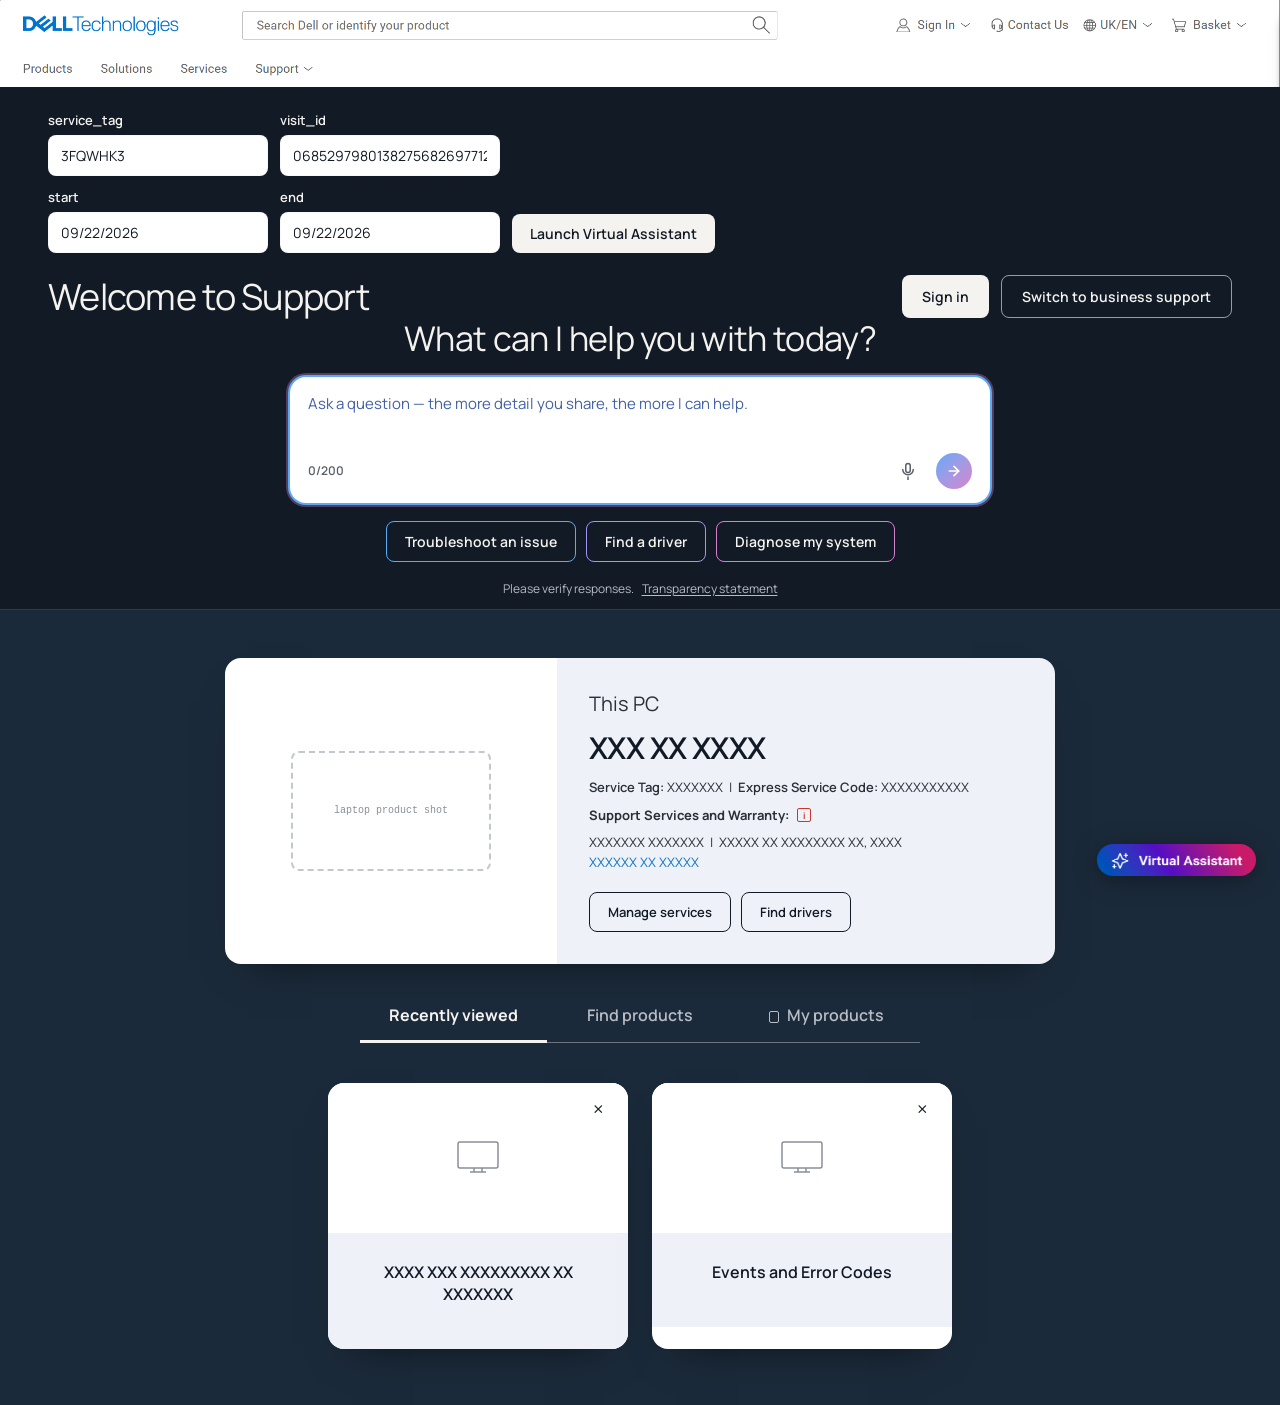
==== index.html @ 67b31215 "WIP: Front end connects to probing question api" ====
<!DOCTYPE html>
<html lang="en">
<head>
<meta charset="utf-8">
<meta name="viewport" content="width=device-width, initial-scale=1">
<title>Dell Support Assistant</title>
<link rel="preconnect" href="https://fonts.googleapis.com">
<link href="https://fonts.googleapis.com/css2?family=Manrope:wght@400;500;600;700&display=swap" rel="stylesheet">
<style>
*, *::before, *::after { box-sizing: border-box; margin: 0; padding: 0; }
body { font-family: Manrope, system-ui, sans-serif; background: #121a26; color: #f4f3ef; }
a { color: inherit; text-decoration: none; }

/* ── Site header ── */
.site-header {
  position: relative;
  background: #fff;
}
.site-header img {
  display: block;
  width: 100%;
  height: auto;
}
/* Invisible clickable overlay links on the header image */
.header-link {
  position: absolute;
  top: 64%;
  height: 30%;
  border-radius: 4px;
  transition: background .1s;
}
.header-link:hover {
  background: rgba(6,114,203,.08);
}

/* ── Header / Hero ── */
.hero {
  display: flex;
  flex-direction: column;
  min-height: 420px;
}
.assistant-launcher {
  display: flex;
  flex-direction: column;
  align-items: flex-start;
  gap: 12px;
  padding: 24px 48px 0;
}
.assistant-launcher-row {
  display: flex;
  flex-wrap: wrap;
  align-items: end;
  gap: 12px;
}
.assistant-launcher label {
  display: flex;
  flex-direction: column;
  gap: 6px;
  font: 600 13px Manrope, sans-serif;
}
.assistant-launcher input {
  width: 220px;
  padding: 10px 12px;
  border: 1px solid rgba(244,243,239,.55);
  border-radius: 8px;
  background: #fff;
  color: #121a26;
  font: 400 14px Manrope, sans-serif;
  outline: none;
}
.assistant-launcher input:focus { border-color: #5f9ee6; }
.assistant-launcher button {
  padding: 10px 18px;
  border: 0;
  border-radius: 8px;
  background: #f4f3ef;
  color: #121a26;
  font: 600 14px Manrope, sans-serif;
  cursor: pointer;
}
.assistant-launcher button:hover { opacity: .85; }
.top-bar {
  display: flex;
  justify-content: space-between;
  align-items: center;
  padding: 22px 48px 0;
}
.top-bar h1 {
  font: 400 36px/1.1 Manrope, sans-serif;
  letter-spacing: -0.02em;
}
.top-bar-actions {
  display: flex;
  gap: 12px;
}
.btn-sign-in {
  font: 600 14px Manrope, sans-serif;
  background: #f4f3ef;
  color: #121a26;
  border: 0;
  border-radius: 8px;
  padding: 11px 20px;
  cursor: pointer;
  transition: opacity .15s;
}
.btn-sign-in:hover { opacity: .85; }
.btn-outline {
  font: 600 14px Manrope, sans-serif;
  background: transparent;
  color: #f4f3ef;
  border: 1.5px solid rgba(244,243,239,.6);
  border-radius: 8px;
  padding: 11px 20px;
  cursor: pointer;
  transition: border-color .15s;
}
.btn-outline:hover { border-color: #f4f3ef; }

/* ── Prompt area ── */
.prompt-area {
  flex: 1;
  display: flex;
  flex-direction: column;
  align-items: center;
  justify-content: center;
  gap: 18px;
  padding-bottom: 12px;
}
.prompt-heading {
  font: 400 34px/1.2 Manrope, sans-serif;
  letter-spacing: -0.02em;
}

/* ── Search box ── */
.search-box {
  width: 700px;
  max-width: calc(100% - 48px);
  background: #fff;
  border-radius: 16px;
  padding: 16px 18px 14px;
  display: flex;
  flex-direction: column;
  gap: 12px;
  box-shadow: 0 0 0 2px oklch(0.72 0.14 250), 0 0 0 4px oklch(0.72 0.14 330 / .35);
  position: relative;
}
.search-box textarea {
  width: 100%;
  border: none;
  outline: none;
  resize: none;
  font: 400 15px/1.5 Manrope, sans-serif;
  color: #333;
  min-height: 48px;
  background: transparent;
}
.search-box textarea::placeholder {
  color: oklch(0.5 0.12 265);
}
.search-hint {
  display: flex;
  align-items: center;
  gap: 10px;
  color: oklch(0.5 0.12 265);
  font: 400 15px Manrope, sans-serif;
  pointer-events: none;
}
.search-hint-diamond {
  width: 10px;
  height: 10px;
  transform: rotate(45deg);
  background: oklch(0.65 0.14 265);
  display: inline-block;
  flex: none;
}
.search-footer {
  display: flex;
  justify-content: space-between;
  align-items: center;
}
.char-count {
  font: 600 12px Manrope, sans-serif;
  color: #5a5f6a;
}
.search-actions {
  display: flex;
  align-items: center;
  gap: 14px;
}
.mic-btn {
  width: 28px;
  height: 28px;
  display: inline-flex;
  align-items: center;
  justify-content: center;
  background: none;
  border: none;
  cursor: pointer;
  color: #5a5f6a;
}
.mic-btn svg { width: 18px; height: 18px; }
.submit-btn {
  width: 36px;
  height: 36px;
  border-radius: 50%;
  background: linear-gradient(135deg, oklch(0.72 0.14 250), oklch(0.72 0.14 330));
  display: inline-flex;
  align-items: center;
  justify-content: center;
  color: #fff;
  font: 600 16px Manrope, sans-serif;
  border: none;
  cursor: pointer;
  transition: transform .15s;
}
.submit-btn:hover { transform: scale(1.08); }
.submit-btn svg { width: 16px; height: 16px; }

/* ── Quick action pills ── */
.quick-actions {
  display: flex;
  gap: 10px;
  flex-wrap: wrap;
  justify-content: center;
}
.pill {
  font: 600 14px Manrope, sans-serif;
  color: #f4f3ef;
  background: transparent;
  border-radius: 8px;
  padding: 10px 18px;
  cursor: pointer;
  transition: background .15s;
}
.pill:hover { background: rgba(255,255,255,.08); }
.pill-troubleshoot { border: 1.5px solid oklch(0.72 0.14 250); }
.pill-driver      { border: 1.5px solid oklch(0.72 0.14 290); }
.pill-diagnose    { border: 1.5px solid oklch(0.72 0.14 330); }

.disclaimer {
  font: 400 12px Manrope, sans-serif;
  color: #b8bcc4;
  display: flex;
  gap: 8px;
}
.disclaimer a { color: #b8bcc4; text-decoration: underline; text-underline-offset: 2px; }
.disclaimer a:hover { color: #f4f3ef; }

/* ── Lower section ── */
.lower-section {
  background: #1b2a3a;
  border-top: 1px solid rgba(255,255,255,.08);
  padding: 48px 48px 56px;
  display: flex;
  flex-direction: column;
  align-items: center;
  gap: 40px;
}

/* ── Product card ── */
.product-card {
  width: 830px;
  max-width: 100%;
  display: grid;
  grid-template-columns: 1fr 1.5fr;
  border-radius: 16px;
  overflow: hidden;
  color: #121a26;
  box-shadow: 0 20px 40px -24px rgba(0,0,0,.6);
}
.product-card-image {
  background: #fff;
  display: flex;
  align-items: center;
  justify-content: center;
  padding: 32px;
}
.product-card-image img {
  max-width: 200px;
  max-height: 140px;
  object-fit: contain;
}
/* Dashed box shown when there's no image (data not loaded, or no image in the data) */
.img-placeholder {
  width: 200px;
  height: 120px;
  border: 2px dashed #c3c7ce;
  border-radius: 8px;
  display: flex;
  align-items: center;
  justify-content: center;
  font: 500 10px ui-monospace, Menlo, monospace;
  color: #8a8e98;
}
.product-card-info {
  background: #eef2f8;
  padding: 32px;
  display: flex;
  flex-direction: column;
  gap: 10px;
}
.product-card-info .label { font: 400 20px Manrope, sans-serif; color: #2b2f38; }
.product-card-info .model { font: 600 30px Manrope, sans-serif; letter-spacing: -0.02em; }
.product-card-info .meta  { font: 400 13px Manrope, sans-serif; color: #2b2f38; }
.product-card-info .meta b { font-weight: 600; }
.warranty-row {
  font: 400 13px/1.5 Manrope, sans-serif;
  color: #2b2f38;
  display: flex;
  gap: 8px;
  align-items: flex-start;
  flex-wrap: wrap;
}
.warranty-icon {
  width: 14px;
  height: 14px;
  border: 1.5px solid #c8382d;
  border-radius: 2px;
  color: #c8382d;
  font: 700 9px/14px Manrope, sans-serif;
  text-align: center;
  flex: none;
  margin-top: 2px;
  display: inline-block;
}
.warranty-row a { color: oklch(0.55 0.15 250); }
.product-card-actions {
  display: flex;
  gap: 10px;
  margin-top: 10px;
}
.btn-card {
  font: 600 13px Manrope, sans-serif;
  background: transparent;
  color: #121a26;
  border: 1.5px solid #121a26;
  border-radius: 8px;
  padding: 10px 18px;
  cursor: pointer;
  transition: background .15s, color .15s;
}
.btn-card:hover { background: #121a26; color: #fff; }

/* ── Tabs ── */
.tabs {
  display: flex;
  border-bottom: 1.5px solid rgba(255,255,255,.35);
  width: 560px;
  max-width: 100%;
}
.tab {
  flex: 1;
  text-align: center;
  font: 600 16px Manrope, sans-serif;
  color: #b8bcc4;
  padding: 0 0 14px;
  cursor: pointer;
  background: none;
  border: none;
  border-bottom: 3px solid transparent;
  margin-bottom: -1.5px;
  transition: color .15s;
}
.tab:hover { color: #f4f3ef; }
.tab.active {
  font-weight: 700;
  color: #f4f3ef;
  border-bottom-color: #f4f3ef;
}
.tab-icon {
  width: 10px;
  height: 12px;
  border: 1.5px solid #b8bcc4;
  border-radius: 2px;
  display: inline-block;
  margin-right: 8px;
  vertical-align: middle;
}

/* ── Recently viewed cards ── */
.recent-cards {
  display: flex;
  gap: 24px;
  flex-wrap: wrap;
  justify-content: center;
}
.recent-card {
  width: 300px;
  background: #fff;
  border-radius: 16px;
  overflow: hidden;
  color: #121a26;
  box-shadow: 0 20px 40px -24px rgba(0,0,0,.6);
  transition: transform .15s;
}
.recent-card:hover { transform: translateY(-4px); }
.recent-card-image {
  height: 150px;
  position: relative;
  display: flex;
  align-items: center;
  justify-content: center;
  background: #fff;
}
.recent-card-image img {
  max-width: 96px;
  max-height: 80px;
  object-fit: contain;
}
.recent-card-close {
  position: absolute;
  top: 12px;
  right: 16px;
  font: 300 22px/1 Manrope, sans-serif;
  color: #121a26;
  cursor: pointer;
  background: none;
  border: none;
  width: 28px;
  height: 28px;
  display: flex;
  align-items: center;
  justify-content: center;
  border-radius: 50%;
  transition: background .15s;
}
.recent-card-close:hover { background: rgba(0,0,0,.06); }
.recent-card-label {
  background: #eef2f8;
  padding: 28px 24px 44px;
  text-align: center;
  font: 600 16px Manrope, sans-serif;
}
.recent-card-image .placeholder-icon {
  width: 64px;
  height: 48px;
  display: flex;
  align-items: center;
  justify-content: center;
  color: #8a8e98;
}
.placeholder-icon svg { width: 48px; height: 48px; }
</style>
<link rel="stylesheet" href="shared/va.css">
</head>
<body>

<!-- ════════════════ SITE HEADER ════════════════ -->
<header class="site-header">
  <img src="webpage_layout/uploads/header-1792004093968-9bg6.png" alt="Dell Technologies site header">
  <a class="header-link" href="https://www.dell.com/en-uk/shop" target="_blank" rel="noopener" style="left:1.5%;  width:4.6%" aria-label="Products"></a>
  <a class="header-link" href="https://www.dell.com/en-uk/dt/solutions/index.htm" target="_blank" rel="noopener" style="left:7.4%;  width:4.9%" aria-label="Solutions"></a>
  <a class="header-link" href="https://www.dell.com/en-uk/dt/services/index.htm" target="_blank" rel="noopener" style="left:13.7%; width:4.5%" aria-label="Services"></a>
</header>

<!-- ════════════════ HERO ════════════════ -->
<div class="hero">
  <form class="assistant-launcher" id="assistantLauncher">
    <div class="assistant-launcher-row">
      <label for="serviceTag">service_tag
        <input id="serviceTag" name="service_tag" type="text" value="3FQWHK3" autocomplete="off">
      </label>
      <label for="visitId">visit_id
        <input id="visitId" name="visit_id" type="text" value="06852979801382756826977124200447118012" autocomplete="off">
      </label>
    </div>
    <div class="assistant-launcher-row">
      <label for="startDate">start
        <input id="startDate" name="start" type="text" value="09/22/2026" autocomplete="off">
      </label>
      <label for="endDate">end
        <input id="endDate" name="end" type="text" value="09/22/2026" autocomplete="off">
      </label>
      <button type="submit">Launch Virtual Assistant</button>
    </div>
  </form>

  <div class="top-bar">
    <h1>Welcome to Support</h1>
    <div class="top-bar-actions">
      <button class="btn-sign-in" data-alert="Sign in">Sign in</button>
      <button class="btn-outline" data-alert="Switch to business support">Switch to business support</button>
    </div>
  </div>

  <div class="prompt-area">
    <div class="prompt-heading">What can I help you with today?</div>

    <div class="search-box">
      <textarea id="query" maxlength="200" rows="2" placeholder="Ask a question &#8212; the more detail you share, the more I can help."></textarea>
      <div class="search-footer">
        <span class="char-count" id="charCount">0/200</span>
        <div class="search-actions">
          <button class="mic-btn" aria-label="Voice input">
            <svg viewBox="0 0 24 24" fill="none" stroke="currentColor" stroke-width="2" stroke-linecap="round" stroke-linejoin="round">
              <rect x="9" y="2" width="6" height="12" rx="3"/>
              <path d="M5 10a7 7 0 0 0 14 0"/>
              <line x1="12" y1="20" x2="12" y2="24"/>
            </svg>
          </button>
          <button class="submit-btn" aria-label="Submit">
            <svg viewBox="0 0 24 24" fill="none" stroke="currentColor" stroke-width="2.5" stroke-linecap="round" stroke-linejoin="round">
              <line x1="5" y1="12" x2="19" y2="12"/>
              <polyline points="12 5 19 12 12 19"/>
            </svg>
          </button>
        </div>
      </div>
    </div>

    <div class="quick-actions">
      <button class="pill pill-troubleshoot">Troubleshoot an issue</button>
      <button class="pill pill-driver">Find a driver</button>
      <a class="pill pill-diagnose" href="webpage_layout/index.html#diag">Diagnose my system</a>
    </div>

    <div class="disclaimer">
      Please verify responses.
      <a href="#">Transparency statement</a>
    </div>
  </div>
</div>

<!-- ════════════════ LOWER SECTION ════════════════ -->
<div class="lower-section">

  <!-- Product card: data-field values come from data/product.json (XXX placeholders until loaded) -->
  <div class="product-card">
    <div class="product-card-image">
      <img data-field="thisPc.image" alt="This PC" hidden>
      <div class="img-placeholder">laptop product shot</div>
    </div>
    <div class="product-card-info">
      <div class="label" data-field="thisPc.label">This PC</div>
      <div class="model" data-field="thisPc.model">XXX XX XXXX</div>
      <div class="meta"><b>Service Tag:</b> <span data-field="thisPc.serviceTag">XXXXXXX</span> &nbsp;|&nbsp; <b>Express Service Code:</b> <span data-field="thisPc.expressServiceCode">XXXXXXXXXXX</span></div>
      <div class="warranty-row">
        <b>Support Services and Warranty:</b>
        <span class="warranty-icon">i</span>
        <span><span data-field="thisPc.warranty.plan">XXXXXXX XXXXXXX</span> &nbsp;|&nbsp; <span data-field="thisPc.warranty.status">XXXXX XX XXXXXXXX XX, XXXX</span><br><a href="#" data-field="thisPc.warranty.actionLabel" data-href-field="thisPc.warranty.actionUrl">XXXXXX XX XXXXX</a></span>
      </div>
      <div class="product-card-actions">
        <button class="btn-card" data-alert="Manage services">Manage services</button>
        <button class="btn-card" data-alert="Find drivers">Find drivers</button>
      </div>
    </div>
  </div>

  <!-- Tabs -->
  <div class="tabs">
    <button class="tab active" data-tab="recent">Recently viewed</button>
    <button class="tab" data-tab="find">Find products</button>
    <button class="tab" data-tab="my">
      <span class="tab-icon"></span>My products
    </button>
  </div>

  <!-- Recently viewed products: cards are built from data/product.json -->
  <div class="recent-cards" id="recentCards"></div>
</div>

<script>
// Character counter
const assistantLauncher = document.getElementById('assistantLauncher');
const textarea = document.getElementById('query');
const counter = document.getElementById('charCount');
assistantLauncher.addEventListener('submit', event => {
  event.preventDefault();
  window.dispatchEvent(new CustomEvent('dell-va-launch', {
    detail: {
      serviceTag: document.getElementById('serviceTag').value.trim(),
      start: document.getElementById('startDate').value.trim(),
      end: document.getElementById('endDate').value.trim(),
      visitId: document.getElementById('visitId').value.trim()
    }
  }));
});
textarea.addEventListener('input', () => {
  counter.textContent = textarea.value.length + '/200';
});

// Tab switching
document.querySelectorAll('.tab').forEach(tab => {
  tab.addEventListener('click', () => {
    document.querySelectorAll('.tab').forEach(t => t.classList.remove('active'));
    tab.classList.add('active');
  });
});

// Placeholder actions (the design's alert('<label>') buttons)
document.querySelectorAll('[data-alert]').forEach(btn => {
  btn.addEventListener('click', () => alert(btn.dataset.alert));
});

// ── Product data (data/product.json) ──
// The XXX placeholders in the HTML are the defaults. Any value that is missing or
// empty in the JSON keeps its placeholder, and so does everything if the file doesn't
// exist or can't be loaded (fetch() is blocked over file://; use serve.cmd).
const recentCards = document.getElementById('recentCards');
const placeholderName = 'XXXX XXX XXXXXXXXX XX XXXXXXX';
const placeholderRecent = [
  { name: placeholderName, image: null },
  { name: 'Events and Error Codes', image: null },
];
const laptopIconSvg = '<div class="placeholder-icon"><svg viewBox="0 0 48 48" fill="none" stroke="#8a8e98" stroke-width="1.5"><rect x="4" y="8" width="40" height="26" rx="2"/><path d="M16 38h16"/><path d="M20 34v4"/><path d="M28 34v4"/></svg></div>';

const getPath = (obj, path) => path.split('.').reduce((o, k) => (o == null ? o : o[k]), obj);

function applyProductData(data) {
  document.querySelectorAll('[data-field]').forEach(el => {
    const value = getPath(data, el.dataset.field);
    if (value == null || value === '') return;
    if (el.tagName === 'IMG') {
      el.src = value;
      el.hidden = false;
      const placeholder = el.parentElement.querySelector('.img-placeholder');
      if (placeholder) placeholder.remove();
    } else {
      el.textContent = value;
    }
    if (el.dataset.hrefField) el.href = getPath(data, el.dataset.hrefField) ?? '#';
  });
}

function renderRecentCards(items) {
  recentCards.innerHTML = '';
  items.forEach(item => {
    const card = document.createElement('div');
    card.className = 'recent-card';
    card.innerHTML =
      '<div class="recent-card-image">' +
        '<button class="recent-card-close" aria-label="Remove">&times;</button>' +
        (item.image ? '<img alt="">' : laptopIconSvg) +
      '</div>' +
      '<div class="recent-card-label"></div>';
    card.querySelector('.recent-card-label').textContent = item.name || placeholderName;
    const img = card.querySelector('img');
    if (img) {
      img.src = item.image;
      img.alt = item.name;
      img.onerror = () => img.replaceWith(document.createRange().createContextualFragment(laptopIconSvg));
    }
    recentCards.appendChild(card);
  });
}

// Close recent cards
recentCards.addEventListener('click', e => {
  const btn = e.target.closest('.recent-card-close');
  if (!btn) return;
  e.stopPropagation();
  const card = btn.closest('.recent-card');
  card.style.transition = 'opacity .2s, transform .2s';
  card.style.opacity = '0';
  card.style.transform = 'scale(0.95)';
  setTimeout(() => card.remove(), 200);
});

renderRecentCards(placeholderRecent);
fetch('data/product.json')
  .then(r => {
    if (!r.ok) throw new Error('HTTP ' + r.status);
    return r.json();
  })
  .then(data => {
    applyProductData(data);
    const recent = data.recentlyViewed;
    if (Array.isArray(recent) && recent.length) renderRecentCards(recent.map(item => item || {}));
  })
  .catch(err => console.warn('Could not load data/product.json (open the page via serve.cmd):', err));

// Quick action pill click → fill textarea (link pills navigate instead)
document.querySelectorAll('button.pill').forEach(pill => {
  pill.addEventListener('click', () => {
    textarea.value = pill.textContent;
    textarea.dispatchEvent(new Event('input'));
    textarea.focus();
  });
});
</script>

<!-- Virtual Assistant button + chat drawer (shared with the product page) -->
<script src="shared/va.js"></script>
</body>
</html>
---- shared/va.css ----
/* Virtual Assistant: floating button + right-hand chat drawer. Shared by both pages; see va.js. */

/* ── Floating Virtual Assistant button ── */
.va-fab {
  position: fixed;
  bottom: 24px;
  right: 24px;
  z-index: 9999;
  cursor: pointer;
  border: none;
  background: none;
  padding: 0;
  filter: drop-shadow(0 4px 12px rgba(0,0,0,.35));
  transition: transform .15s ease, filter .15s ease;
}
.va-fab:hover {
  transform: scale(1.05);
  filter: drop-shadow(0 6px 18px rgba(0,0,0,.45));
}
.va-fab:active { transform: scale(0.97); }
.va-fab img {
  width: auto; /* the product page sets img { width: 100% } globally */
  height: 32px;
  border-radius: 16px;
  display: block;
}

/* ── Virtual Assistant Chat Panel ── */
/* Full-height drawer on the right; the chat card sits inside it */
.va-panel {
  display: none;
  position: fixed;
  top: 0;
  right: 0;
  bottom: 0;
  z-index: 10000;
  width: 440px;
  max-width: 100%;
  padding: 16px 0;
  background: #e9e9ee;
  box-shadow: -12px 0 40px rgba(0,0,0,.45);
  font-family: 'Public Sans', Helvetica, Arial, sans-serif;
  animation: va-slide-in .25s ease;
}
.va-panel.open { display: block; }
@keyframes va-slide-in {
  from { transform: translateX(40px); opacity: 0; }
  to   { transform: translateX(0);    opacity: 1; }
}
.va-card {
  height: 100%;
  display: flex;
  flex-direction: column;
  background: #f4f5fb;
  border-radius: 18px;
  overflow: hidden;
  box-shadow: 0 8px 32px rgba(30,30,70,.18);
}

/* Panel header */
.va-header {
  display: flex;
  align-items: center;
  gap: 10px;
  padding: 14px 16px;
  background: linear-gradient(90deg, oklch(45% .19 275) 0%, oklch(52% .21 320) 60%, oklch(55% .22 355) 100%);
  color: #fff;
}
.va-header button {
  background: none;
  border: 0;
  padding: 6px;
  cursor: pointer;
  color: #fff;
  display: flex;
}
.va-header-title {
  flex: 1;
  display: flex;
  align-items: center;
  justify-content: center;
  gap: 8px;
}
.va-header-title span {
  font-size: 19px;
  font-weight: 500;
  letter-spacing: -0.01em;
}
.va-beta {
  background: #fff;
  color: #1f6b2e;
  font-size: 11px;
  font-weight: 700;
  padding: 3px 8px;
  border-radius: 999px;
  letter-spacing: .04em;
}

/* Messages area */
.va-messages {
  flex: 1;
  overflow-y: auto;
  padding: 22px 20px 8px;
  display: flex;
  flex-direction: column;
  gap: 22px;
}
.va-msg-user {
  display: flex;
  justify-content: flex-end;
}
.va-msg-user-bubble {
  background: oklch(50% .09 275);
  color: #fff;
  font-size: 17px;
  padding: 12px 16px;
  border-radius: 14px 14px 4px 14px;
  max-width: 85%;
  text-wrap: pretty;
}
.va-msg-bot {
  display: flex;
  flex-direction: column;
  gap: 12px;
}
.va-msg-bot-text {
  margin: 0;
  font-size: 17px;
  line-height: 1.5;
  color: #1d1f33;
  text-wrap: pretty;
}
.va-question-list {
  display: flex;
  flex-direction: column;
  align-items: flex-start;
  gap: 10px;
}
.va-question-btn {
  width: 100%;
  padding: 9px 11px;
  border: 2px solid transparent;
  border-radius: 10px;
  background: linear-gradient(#f5f6fc, #f5f6fc) padding-box,
              linear-gradient(110deg, #086fd6, #5a27c8 52%, #cf236c) border-box;
  color: #171925;
  font: 600 12px/1.35 'Public Sans', sans-serif;
  text-align: left;
  cursor: pointer;
}
.va-question-btn:hover,
.va-question-btn:focus-visible {
  background: linear-gradient(#e9ecf8, #e9ecf8) padding-box,
              linear-gradient(110deg, #086fd6, #5a27c8 52%, #cf236c) border-box;
  outline: none;
}
.va-msg-actions {
  display: flex;
  gap: 14px;
}
.va-msg-actions button {
  background: none;
  border: 0;
  padding: 2px;
  cursor: pointer;
  color: oklch(45% .1 275);
  display: flex;
}
.va-msg-header {
  display: flex;
  justify-content: space-between;
  align-items: center;
}
.va-msg-header button {
  background: none;
  border: 0;
  padding: 4px;
  cursor: pointer;
  color: oklch(45% .1 275);
  display: flex;
}

/* Sign-in card */
.va-signin-card {
  background: #e6e9f7;
  border: 1px solid oklch(72% .08 275);
  border-radius: 8px;
  padding: 18px 16px;
  display: flex;
  flex-direction: column;
  gap: 10px;
}
.va-signin-card h3 {
  font-size: 19px;
  font-weight: 600;
  color: #1d1f33;
  margin: 0;
}
.va-signin-card p {
  margin: 0;
  font-size: 15px;
  line-height: 1.5;
  color: #2c2f45;
}
.va-signin-actions {
  display: flex;
  gap: 10px;
  flex-wrap: wrap;
  margin-top: 6px;
}
.va-signin-actions .btn-primary {
  background: #1c2143;
  color: #fff;
  border: 0;
  border-radius: 6px;
  padding: 11px 18px;
  font: 600 15px 'Public Sans', sans-serif;
  cursor: pointer;
}
.va-signin-actions .btn-primary:hover { background: #2a3060; }
.va-signin-actions .btn-secondary {
  background: transparent;
  color: #1c2143;
  border: 1.5px solid #1c2143;
  border-radius: 6px;
  padding: 11px 18px;
  font: 600 15px 'Public Sans', sans-serif;
  cursor: pointer;
}
.va-signin-actions .btn-secondary:hover { background: #dde1f3; }

/* "Working on your response" state */
.va-thinking {
  display: flex;
  flex-direction: column;
  gap: 18px;
}
.va-thinking svg { animation: va-spin 2s linear infinite; transform-origin: 50% 50%; }
.va-thinking p {
  margin: 0;
  font-size: 22px;
  line-height: 1.4;
  background: linear-gradient(90deg, #3a3d55 0%, #3a3d55 35%, #b7bacb 60%, #3a3d55 100%);
  background-size: 200% 100%;
  -webkit-background-clip: text;
  background-clip: text;
  color: transparent;
  animation: va-shimmer 2.4s linear infinite;
}
@keyframes va-spin { to { transform: rotate(360deg); } }
@keyframes va-shimmer { 0% { background-position: 200% 0; } 100% { background-position: -200% 0; } }

/* "Chat ended" notice */
.va-ended {
  display: flex;
  flex-direction: column;
  gap: 16px;
  align-items: flex-start;
}
.va-ended p {
  margin: 0;
  font-size: 17px;
  line-height: 1.5;
  color: #1d1f33;
  text-wrap: pretty;
}
.va-new-chat {
  background: #fff;
  color: #1d1f33;
  border: 2px solid transparent;
  border-radius: 8px;
  padding: 13px 22px;
  font: 600 17px 'Public Sans', sans-serif;
  cursor: pointer;
  background-image: linear-gradient(#fff, #fff), linear-gradient(90deg, oklch(45% .19 275), oklch(55% .22 355));
  background-origin: border-box;
  background-clip: padding-box, border-box;
}

/* Input bar */
.va-input-bar {
  padding: 14px 20px 16px;
  display: flex;
  flex-direction: column;
  gap: 12px;
}
.va-input-row {
  position: relative;
  display: flex;
  align-items: center;
  gap: 8px;
  background: #fff;
  border: 1.5px solid #2f3566;
  border-radius: 999px;
  padding: 8px 8px 8px 22px;
  margin-top: 10px;
  box-shadow: 0 2px 10px rgba(40,40,90,.08);
}
/* Label that sits on the input's top border */
.va-input-label {
  position: absolute;
  top: -11px;
  left: 22px;
  background: #fff;
  padding: 0 8px;
  font: 700 14px/1.4 'Public Sans', sans-serif;
  color: #3b3f8a;
}
.va-input-row input {
  flex: 1;
  min-width: 0;
  border: 0;
  outline: 0;
  font: 700 20px 'Public Sans', sans-serif;
  letter-spacing: -.01em;
  color: #3b3f8a;
  background: transparent;
}
.va-input-row input::placeholder { color: #999; }
.va-mic-btn {
  width: 44px;
  height: 44px;
  border-radius: 50%;
  border: 1.5px solid oklch(88% .03 275);
  background: #fff;
  color: oklch(60% .05 275);
  display: flex;
  align-items: center;
  justify-content: center;
  cursor: pointer;
  flex: none;
}
.va-send-btn {
  width: 48px;
  height: 48px;
  border-radius: 50%;
  border: 0;
  background: linear-gradient(135deg, oklch(62% .16 300), oklch(68% .18 350));
  color: #fff;
  display: flex;
  align-items: center;
  justify-content: center;
  cursor: pointer;
  flex: none;
  transition: filter .15s;
}
.va-send-btn:hover { filter: brightness(1.06); }
.va-disclaimer {
  margin: 0;
  text-align: center;
  font-size: 13px;
  color: #4a4d66;
}
.va-disclaimer a { color: #4a4d66; }
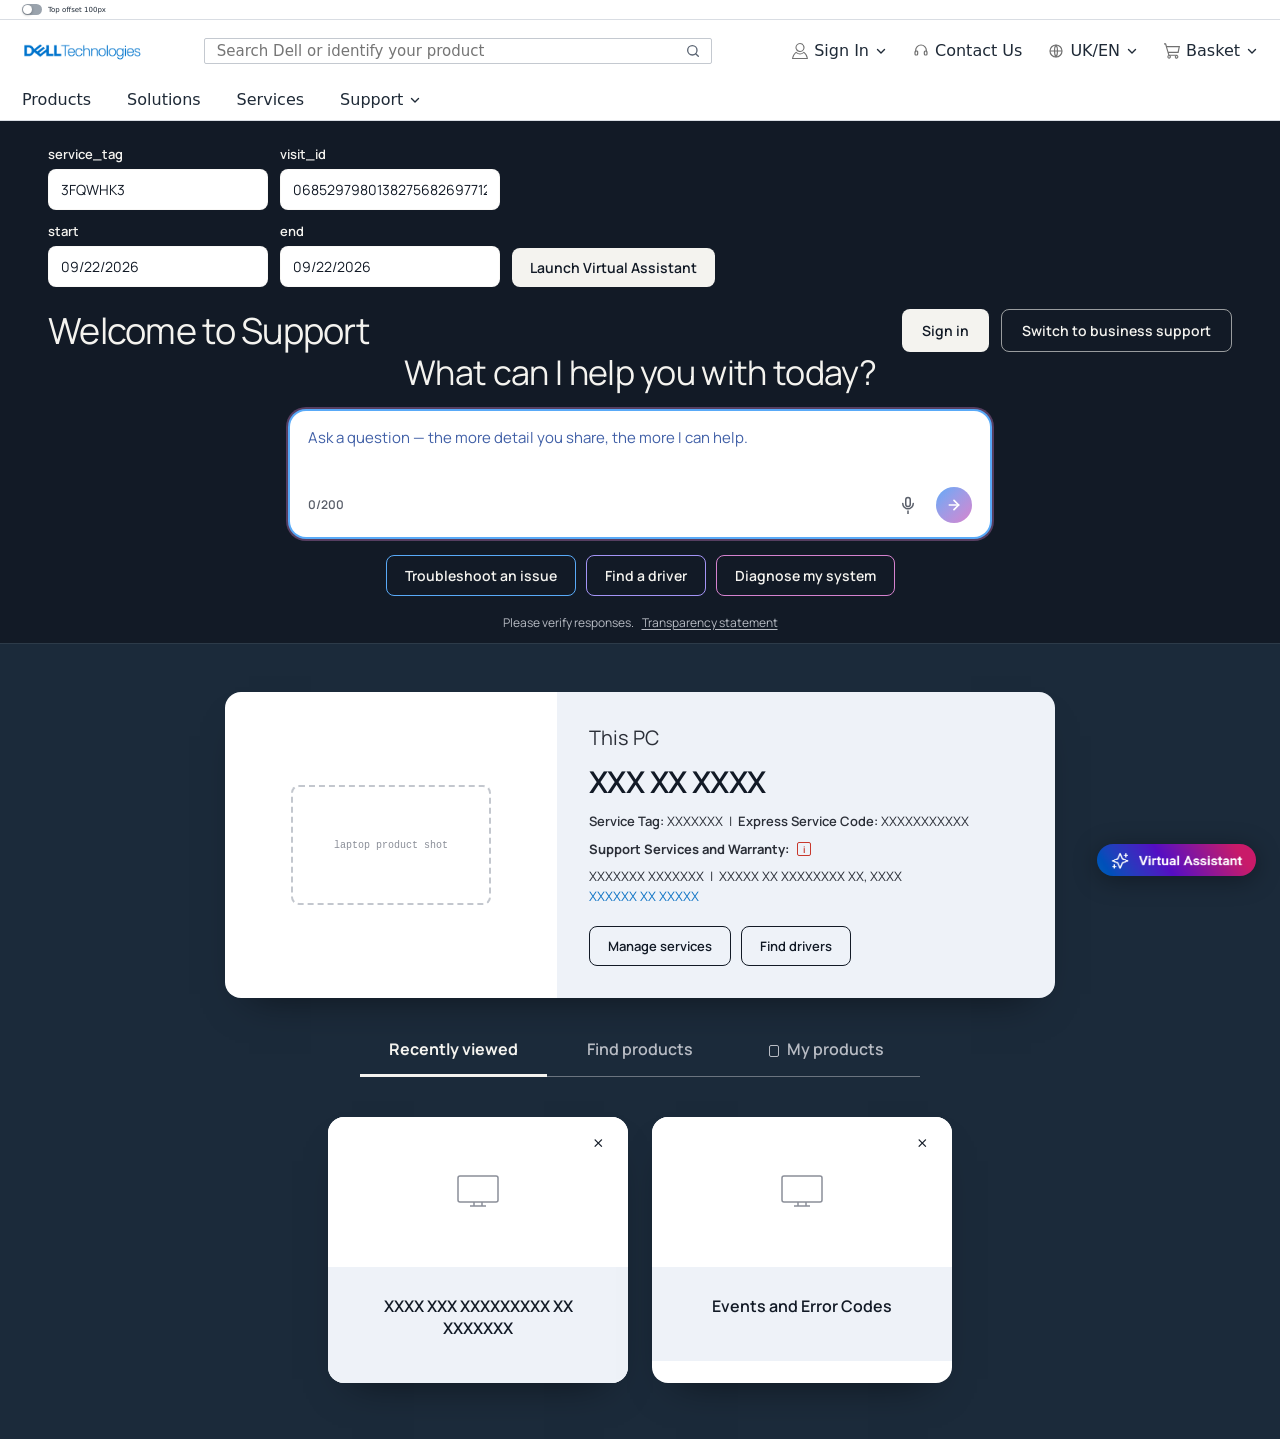
==== commit f87ccfc2: "Landing page: HTML/CSS header from Claude Design export Replace the screenshot header with the desig" ====
--- a/index.html
+++ b/index.html
@@ -11,27 +11,153 @@
 body { font-family: Manrope, system-ui, sans-serif; background: #121a26; color: #f4f3ef; }
 a { color: inherit; text-decoration: none; }
 
+/* ── Top offset toggle (adds a 100px spacer above the header) ── */
+.offset-bar {
+  background: #fff;
+  border-bottom: 1px solid #d9dde3;
+  padding: 4px 22px;
+  display: flex;
+  align-items: center;
+  gap: 6px;
+  font: 400 7px system-ui, -apple-system, 'Segoe UI', sans-serif;
+  color: #1f2a37;
+}
+.offset-switch {
+  width: 20px;
+  height: 11px;
+  border-radius: 6px;
+  border: 0;
+  padding: 0;
+  cursor: pointer;
+  position: relative;
+  background: #9aa3ad;
+  transition: background .15s;
+}
+.offset-switch span {
+  position: absolute;
+  top: 1px;
+  left: 1px;
+  width: 9px;
+  height: 9px;
+  border-radius: 50%;
+  background: #fff;
+  box-shadow: 0 1px 3px rgba(0,0,0,.3);
+  transition: left .15s;
+}
+.offset-switch[aria-checked="true"] { background: #0672cb; }
+.offset-switch[aria-checked="true"] span { left: 10px; }
+.offset-spacer {
+  height: 0;
+  background: #fff;
+  transition: height .2s;
+}
+.offset-spacer.on { height: 100px; }
+
 /* ── Site header ── */
 .site-header {
-  position: relative;
-  background: #fff;
-}
-.site-header img {
+  background: #fff;
+  border-bottom: 1px solid #d9dde3;
+  padding: 0 22px;
+  display: flex;
+  flex-direction: column;
+  gap: 14px;
+  color: #1f2a37;
+  font-family: system-ui, -apple-system, 'Segoe UI', sans-serif;
+}
+.header-top {
+  display: flex;
+  align-items: center;
+  gap: 32px;
+  min-height: 50px;
+  padding-top: 12px;
+}
+.header-logo {
+  height: 22px;
+  width: auto;
   display: block;
-  width: 100%;
-  height: auto;
-}
-/* Invisible clickable overlay links on the header image */
-.header-link {
+  flex: none;
+}
+.header-search {
+  flex: 1;
+  max-width: 508px;
+  margin-left: 28px;
+  display: flex;
+  align-items: center;
+  border: 1px solid #c4c9d0;
+  border-radius: 2px;
+  height: 26px;
+  padding: 0 10px 0 12px;
+  background: #fff;
+}
+.header-search input {
+  flex: 1;
+  min-width: 0;
+  border: 0;
+  outline: 0;
+  background: transparent;
+  font: 400 15px system-ui, -apple-system, 'Segoe UI', sans-serif;
+  color: #1f2a37;
+}
+.header-search button {
+  background: none;
+  border: 0;
+  padding: 0;
+  cursor: pointer;
+  color: #5a6472;
+  display: flex;
+}
+.header-utils {
+  margin-left: auto;
+  display: flex;
+  align-items: center;
+  gap: 26px;
+}
+.header-item {
+  display: flex;
+  align-items: center;
+  gap: 6px;
+  font: 400 16px/1 system-ui, -apple-system, 'Segoe UI', sans-serif;
+  color: #1f2a37;
+  background: none;
+  border: 0;
+  padding: 0;
+  cursor: pointer;
+  white-space: nowrap;
+}
+.header-nav {
+  display: flex;
+  align-items: center;
+  gap: 36px;
+  padding: 8px 0 12px;
+}
+.support-menu-wrap { position: relative; }
+.support-menu {
+  display: none;
   position: absolute;
-  top: 64%;
-  height: 30%;
-  border-radius: 4px;
-  transition: background .1s;
-}
-.header-link:hover {
-  background: rgba(6,114,203,.08);
-}
+  left: -16px;
+  top: 28px;
+  z-index: 30;
+  background: #fff;
+  border: 1px solid #d9dde3;
+  box-shadow: 0 8px 24px rgba(0,0,0,.12);
+  min-width: 300px;
+  padding: 8px 0;
+  flex-direction: column;
+}
+.support-menu.open { display: flex; }
+.support-menu button,
+.support-menu a {
+  font: 400 15px/1.2 system-ui, -apple-system, 'Segoe UI', sans-serif;
+  color: #1f2a37;
+  background: none;
+  border: 0;
+  text-align: left;
+  padding: 10px 16px;
+  cursor: pointer;
+  white-space: nowrap;
+}
+.support-menu button:hover,
+.support-menu a:hover { background: #f0f2f5; }
 
 /* ── Header / Hero ── */
 .hero {
@@ -446,11 +572,47 @@
 <body>
 
 <!-- ════════════════ SITE HEADER ════════════════ -->
+<div class="offset-bar">
+  <button type="button" class="offset-switch" id="offsetSwitch" role="switch" aria-checked="false" aria-label="Top offset"><span></span></button>
+  <span>Top offset 100px</span>
+</div>
+<div class="offset-spacer" id="offsetSpacer"></div>
 <header class="site-header">
-  <img src="webpage_layout/uploads/header-1792004093968-9bg6.png" alt="Dell Technologies site header">
-  <a class="header-link" href="https://www.dell.com/en-uk/shop" target="_blank" rel="noopener" style="left:1.5%;  width:4.6%" aria-label="Products"></a>
-  <a class="header-link" href="https://www.dell.com/en-uk/dt/solutions/index.htm" target="_blank" rel="noopener" style="left:7.4%;  width:4.9%" aria-label="Solutions"></a>
-  <a class="header-link" href="https://www.dell.com/en-uk/dt/services/index.htm" target="_blank" rel="noopener" style="left:13.7%; width:4.5%" aria-label="Services"></a>
+  <div class="header-top">
+    <img class="header-logo" src="uploads/logo_crop.png" alt="Dell Technologies">
+    <div class="header-search">
+      <input type="text" placeholder="Search Dell or identify your product">
+      <button type="button" aria-label="Search" data-alert="Search"><svg width="16" height="16" viewBox="0 0 24 24" fill="none" stroke="currentColor" stroke-width="2" stroke-linecap="round"><circle cx="11" cy="11" r="7"/><path d="m20 20-4-4"/></svg></button>
+    </div>
+    <div class="header-utils">
+      <button type="button" class="header-item" data-alert="Sign In"><svg width="16" height="16" viewBox="0 0 16 16"><path fill="#707070" d="M16 16H0l.11-.54c0-.21.52-4.4 3.68-6.55l.32-.21.31.21a5.48 5.48 0 0 0 7.16.09l.31-.21.32.21c3.26 2.15 3.68 6.34 3.68 6.55L16 16zM1.16 14.93h13.58A8.67 8.67 0 0 0 11.89 10 6.71 6.71 0 0 1 4 10a9.34 9.34 0 0 0-2.84 4.93zM8 0a4.51 4.51 0 0 0-4.424 5.39 4.51 4.51 0 0 0 8.174 1.625A4.51 4.51 0 0 0 8 0zm0 7.94a3.44 3.44 0 0 1-2.442-5.872A3.44 3.44 0 0 1 11.43 4.51 3.44 3.44 0 0 1 8 7.94z"/></svg>Sign In <svg width="12" height="12" viewBox="0 0 12 12" fill="none" stroke="currentColor" stroke-width="1.4" stroke-linecap="round" stroke-linejoin="round"><path d="M2.5 4.5 6 8l3.5-3.5"/></svg></button>
+      <button type="button" class="header-item" data-alert="Contact Us"><svg width="16" height="16" viewBox="0 0 24 24" fill="none" stroke="#707070" stroke-width="1.8" stroke-linecap="round" stroke-linejoin="round"><path d="M4 13v-2a8 8 0 0 1 16 0v2"/><rect x="3" y="12" width="4" height="6" rx="1.5"/><rect x="17" y="12" width="4" height="6" rx="1.5"/></svg>Contact Us</button>
+      <button type="button" class="header-item" data-alert="UK/EN"><svg width="16" height="16" viewBox="0 0 24 24" fill="none" stroke="#707070" stroke-width="1.8"><circle cx="12" cy="12" r="9"/><path d="M3 12h18M12 3c3 3.3 3 14.7 0 18M12 3c-3 3.3-3 14.7 0 18"/></svg>UK/EN <svg width="12" height="12" viewBox="0 0 12 12" fill="none" stroke="currentColor" stroke-width="1.4" stroke-linecap="round" stroke-linejoin="round"><path d="M2.5 4.5 6 8l3.5-3.5"/></svg></button>
+      <button type="button" class="header-item" data-alert="Basket"><svg width="16" height="16" viewBox="0 0 16 16"><path fill="#707070" d="M16 3.09H2.88L2 .32H0v1.07h1.17L4.48 12.8h8.85v-1.07h-8L4.8 9.92h9.81L16 3.09zM4.48 8.85L3.09 4.16h11.52l-1 4.69H4.48z"/><path fill="#707070" d="M12.59 12.05c-.239-.001-.477.045-.698.136a1.81 1.81 0 0 0-1.122 1.684 1.74 1.74 0 0 0 .118.707c.088.225.222.429.393.599a1.74 1.74 0 0 0 1.309.504 1.74 1.74 0 0 0 1.81-1.81 1.8 1.8 0 0 0-1.81-1.82zm0 2.56a.75.75 0 0 1-.54-1.28.75.75 0 0 1 1.28.54.73.73 0 0 1-.74.74zm-7.47-2.56a1.8 1.8 0 0 0-1.81 1.82 1.73 1.73 0 0 0 1.81 1.81 1.73 1.73 0 0 0 1.81-1.81 1.8 1.8 0 0 0-1.81-1.82zm0 2.56a.75.75 0 0 1-.527-1.284.75.75 0 0 1 1.277.544.73.73 0 0 1-.75.74z"/></svg>Basket <svg width="12" height="12" viewBox="0 0 12 12" fill="none" stroke="currentColor" stroke-width="1.4" stroke-linecap="round" stroke-linejoin="round"><path d="M2.5 4.5 6 8l3.5-3.5"/></svg></button>
+    </div>
+  </div>
+  <nav class="header-nav">
+    <a class="header-item" href="https://www.dell.com/en-uk/shop" target="_blank" rel="noopener">Products</a>
+    <a class="header-item" href="https://www.dell.com/en-uk/dt/solutions/index.htm" target="_blank" rel="noopener">Solutions</a>
+    <a class="header-item" href="https://www.dell.com/en-uk/dt/services/index.htm" target="_blank" rel="noopener">Services</a>
+    <div class="support-menu-wrap">
+      <button type="button" class="header-item" id="supportToggle" aria-expanded="false">Support <svg width="12" height="12" viewBox="0 0 12 12" fill="none" stroke="currentColor" stroke-width="1.4" stroke-linecap="round" stroke-linejoin="round"><path d="M2.5 4.5 6 8l3.5-3.5"/></svg></button>
+      <div class="support-menu" id="supportMenu">
+        <button type="button">Support Home</button>
+        <button type="button">Support Library</button>
+        <button type="button">Support Videos</button>
+        <button type="button">Support Services &amp; Warranty</button>
+        <a href="webpage_layout/index.html#dd">Drivers &amp; Downloads</a>
+        <button type="button">Manuals &amp; Documentation</button>
+        <a href="webpage_layout/index.html#diag">PC Diagnostics</a>
+        <a href="webpage_layout/index.html#pr">Self-Repair &amp; Parts</a>
+        <a href="webpage_layout/index.html#sr">Service Requests &amp; Dispatch Status</a>
+        <button type="button">Order Support</button>
+        <button type="button">Contact Technical Support</button>
+        <button type="button">Community</button>
+      </div>
+    </div>
+  </nav>
 </header>
 
 <!-- ════════════════ HERO ════════════════ -->
@@ -587,6 +749,32 @@
   });
 });
 
+// Top offset toggle: shows a 100px spacer above the header
+const offsetSwitch = document.getElementById('offsetSwitch');
+offsetSwitch.addEventListener('click', () => {
+  const on = offsetSwitch.getAttribute('aria-checked') !== 'true';
+  offsetSwitch.setAttribute('aria-checked', on);
+  document.getElementById('offsetSpacer').classList.toggle('on', on);
+});
+
+// Support dropdown in the header nav
+const supportToggle = document.getElementById('supportToggle');
+const supportMenu = document.getElementById('supportMenu');
+const setSupportOpen = open => {
+  supportMenu.classList.toggle('open', open);
+  supportToggle.setAttribute('aria-expanded', open);
+};
+supportToggle.addEventListener('click', () => setSupportOpen(!supportMenu.classList.contains('open')));
+supportMenu.querySelectorAll('button').forEach(item => {
+  item.addEventListener('click', () => {
+    setSupportOpen(false);
+    alert(item.textContent);
+  });
+});
+document.addEventListener('click', e => {
+  if (!e.target.closest('.support-menu-wrap')) setSupportOpen(false);
+});
+
 // Placeholder actions (the design's alert('<label>') buttons)
 document.querySelectorAll('[data-alert]').forEach(btn => {
   btn.addEventListener('click', () => alert(btn.dataset.alert));
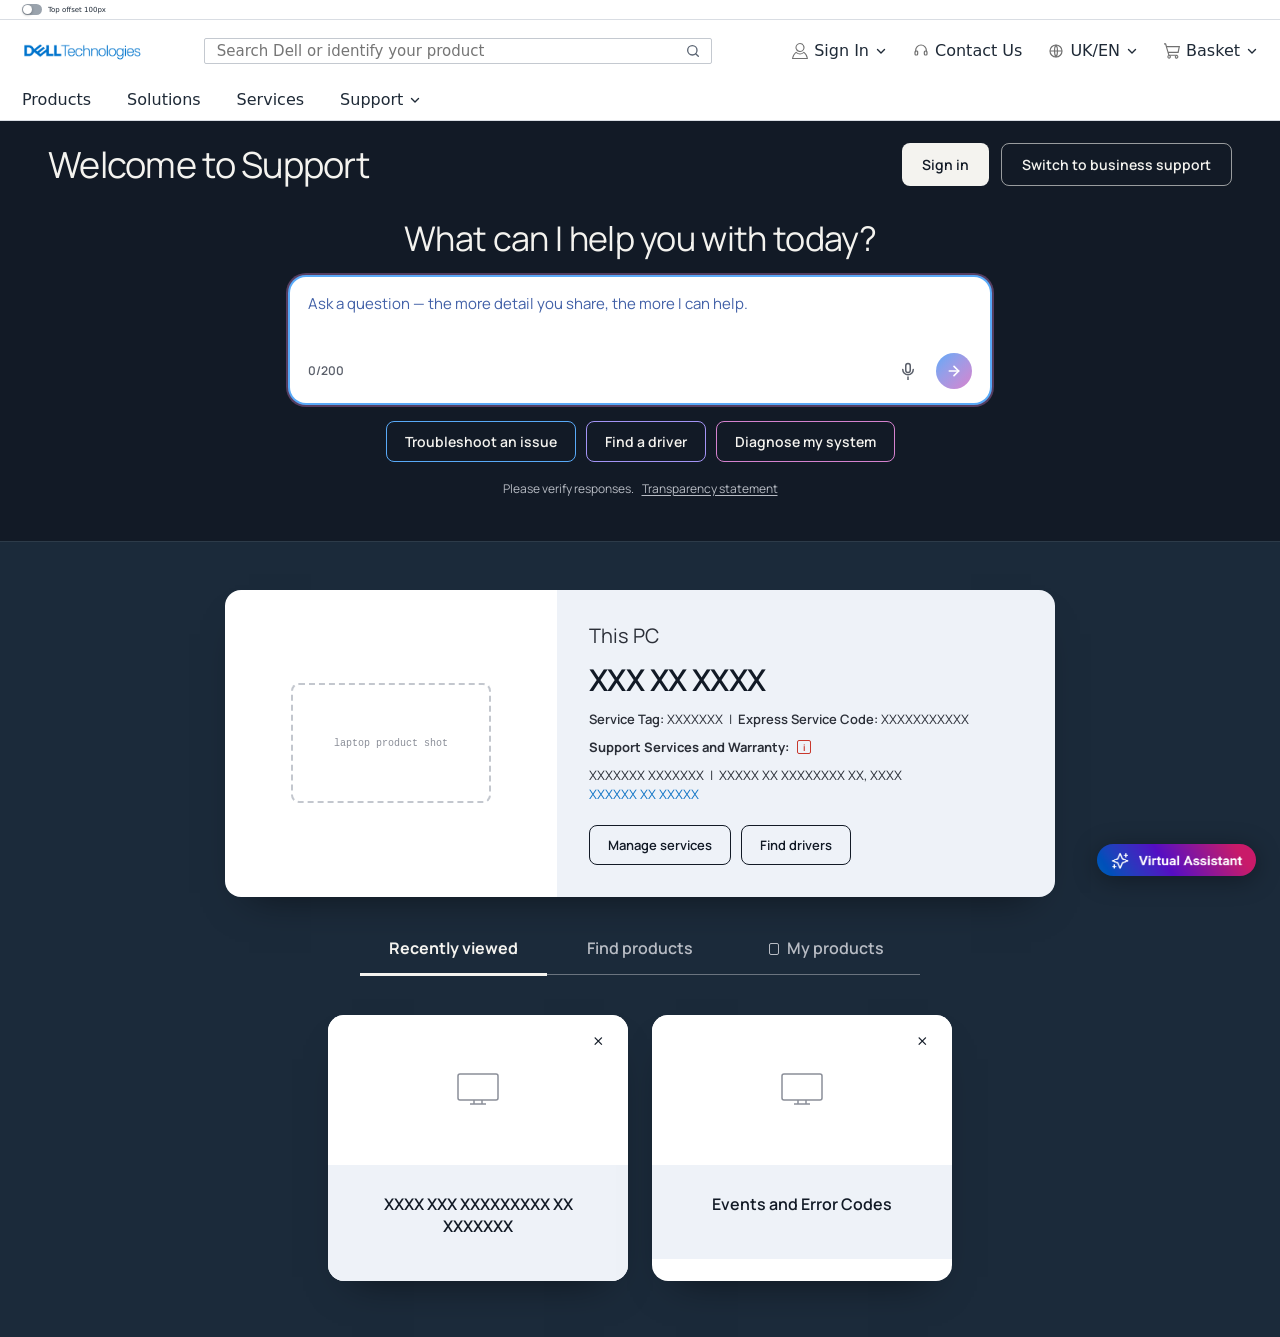
==== commit d482c8da: "Move assistant launcher form to toggle-extended region - Moved service_tag, visit_id, start, end fie" ====
--- a/index.html
+++ b/index.html
@@ -50,8 +50,48 @@
   height: 0;
   background: #fff;
   transition: height .2s;
+  overflow: hidden;
+  display: flex;
+  align-items: center;
+  justify-content: center;
+  gap: 12px;
+  padding: 0 22px;
 }
 .offset-spacer.on { height: 100px; }
+.offset-form {
+  display: flex;
+  flex-wrap: wrap;
+  align-items: flex-end;
+  gap: 10px;
+}
+.offset-form label {
+  display: flex;
+  flex-direction: column;
+  gap: 3px;
+  font: 600 11px system-ui, -apple-system, 'Segoe UI', sans-serif;
+  color: #1f2a37;
+}
+.offset-form input {
+  padding: 5px 8px;
+  border: 1px solid #c4c9d0;
+  border-radius: 3px;
+  font: 400 12px system-ui, -apple-system, 'Segoe UI', sans-serif;
+  color: #1f2a37;
+  outline: none;
+  height: 26px;
+}
+.offset-form input:focus { border-color: #0672cb; }
+.offset-form button {
+  padding: 5px 12px;
+  border: 0;
+  border-radius: 3px;
+  background: #0672cb;
+  color: #fff;
+  font: 600 12px system-ui, -apple-system, 'Segoe UI', sans-serif;
+  cursor: pointer;
+  height: 26px;
+}
+.offset-form button:hover { background: #055bb5; }
 
 /* ── Site header ── */
 .site-header {
@@ -165,46 +205,6 @@
   flex-direction: column;
   min-height: 420px;
 }
-.assistant-launcher {
-  display: flex;
-  flex-direction: column;
-  align-items: flex-start;
-  gap: 12px;
-  padding: 24px 48px 0;
-}
-.assistant-launcher-row {
-  display: flex;
-  flex-wrap: wrap;
-  align-items: end;
-  gap: 12px;
-}
-.assistant-launcher label {
-  display: flex;
-  flex-direction: column;
-  gap: 6px;
-  font: 600 13px Manrope, sans-serif;
-}
-.assistant-launcher input {
-  width: 220px;
-  padding: 10px 12px;
-  border: 1px solid rgba(244,243,239,.55);
-  border-radius: 8px;
-  background: #fff;
-  color: #121a26;
-  font: 400 14px Manrope, sans-serif;
-  outline: none;
-}
-.assistant-launcher input:focus { border-color: #5f9ee6; }
-.assistant-launcher button {
-  padding: 10px 18px;
-  border: 0;
-  border-radius: 8px;
-  background: #f4f3ef;
-  color: #121a26;
-  font: 600 14px Manrope, sans-serif;
-  cursor: pointer;
-}
-.assistant-launcher button:hover { opacity: .85; }
 .top-bar {
   display: flex;
   justify-content: space-between;
@@ -576,7 +576,23 @@
   <button type="button" class="offset-switch" id="offsetSwitch" role="switch" aria-checked="false" aria-label="Top offset"><span></span></button>
   <span>Top offset 100px</span>
 </div>
-<div class="offset-spacer" id="offsetSpacer"></div>
+<div class="offset-spacer" id="offsetSpacer">
+  <form class="offset-form" id="assistantLauncher">
+    <label for="serviceTag">service_tag
+      <input id="serviceTag" name="service_tag" type="text" value="3FQWHK3" autocomplete="off">
+    </label>
+    <label for="visitId">visit_id
+      <input id="visitId" name="visit_id" type="text" value="06852979801382756826977124200447118012" autocomplete="off">
+    </label>
+    <label for="startDate">start
+      <input id="startDate" name="start" type="text" value="09/22/2026" autocomplete="off">
+    </label>
+    <label for="endDate">end
+      <input id="endDate" name="end" type="text" value="09/22/2026" autocomplete="off">
+    </label>
+    <button type="submit">Launch Virtual Assistant</button>
+  </form>
+</div>
 <header class="site-header">
   <div class="header-top">
     <img class="header-logo" src="uploads/logo_crop.png" alt="Dell Technologies">
@@ -617,26 +633,6 @@
 
 <!-- ════════════════ HERO ════════════════ -->
 <div class="hero">
-  <form class="assistant-launcher" id="assistantLauncher">
-    <div class="assistant-launcher-row">
-      <label for="serviceTag">service_tag
-        <input id="serviceTag" name="service_tag" type="text" value="3FQWHK3" autocomplete="off">
-      </label>
-      <label for="visitId">visit_id
-        <input id="visitId" name="visit_id" type="text" value="06852979801382756826977124200447118012" autocomplete="off">
-      </label>
-    </div>
-    <div class="assistant-launcher-row">
-      <label for="startDate">start
-        <input id="startDate" name="start" type="text" value="09/22/2026" autocomplete="off">
-      </label>
-      <label for="endDate">end
-        <input id="endDate" name="end" type="text" value="09/22/2026" autocomplete="off">
-      </label>
-      <button type="submit">Launch Virtual Assistant</button>
-    </div>
-  </form>
-
   <div class="top-bar">
     <h1>Welcome to Support</h1>
     <div class="top-bar-actions">
